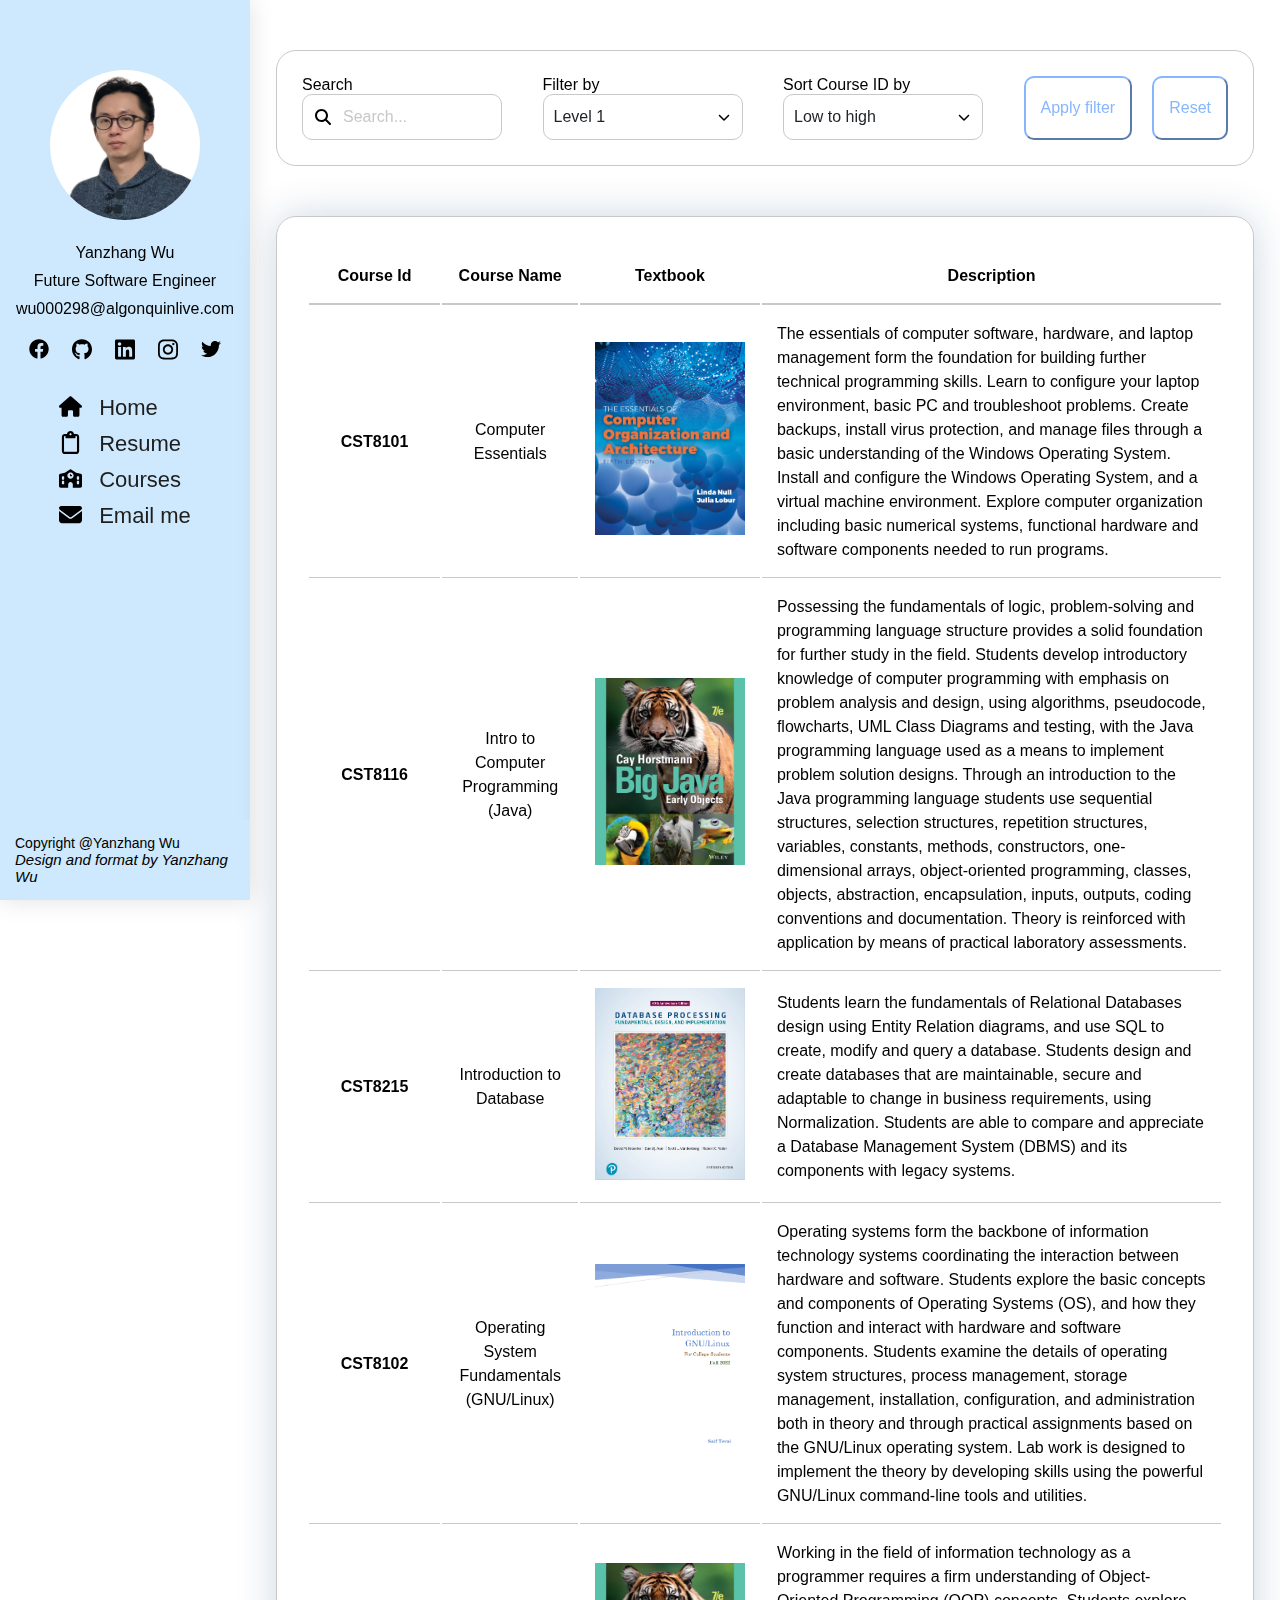
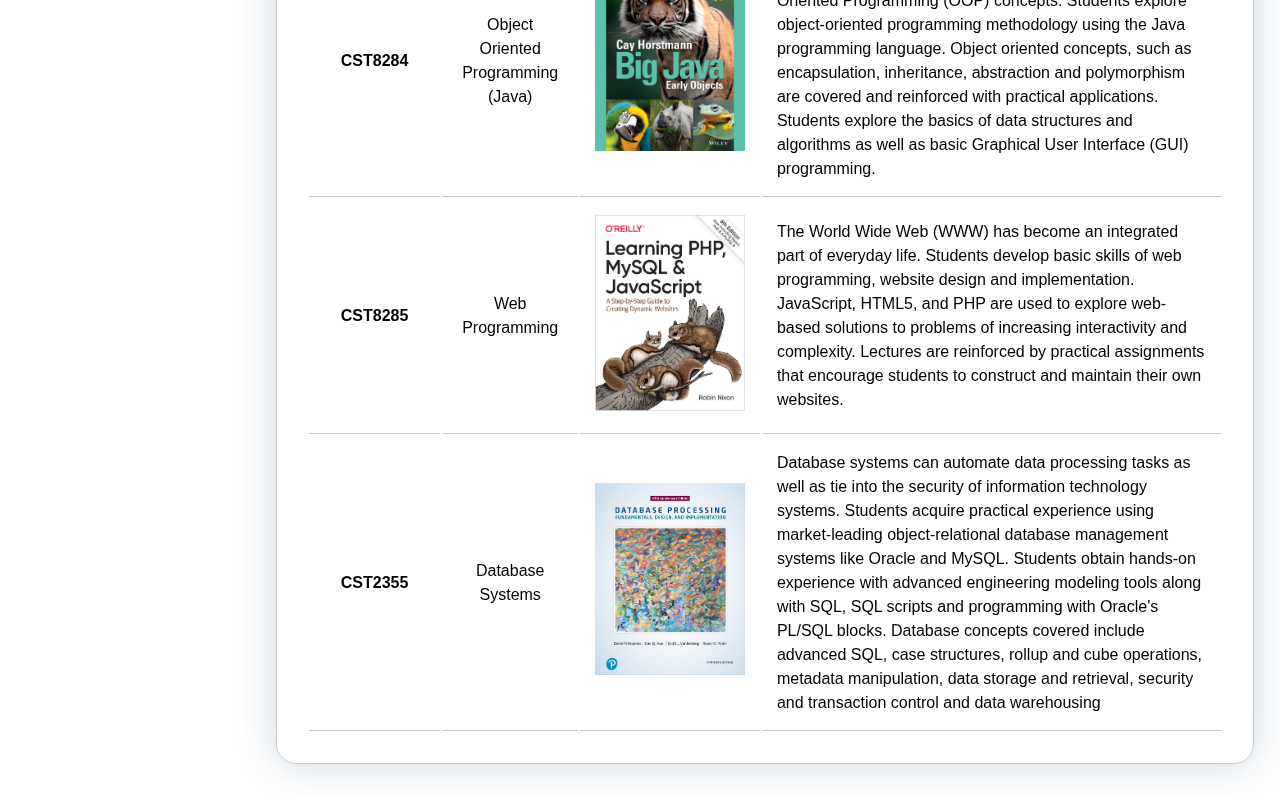
==== courses.html @ 9d11efdb "push" ====
<!DOCTYPE html>
<html lang="en">

<head>
    <meta charset="UTF-8">
    <meta http-equiv="X-UA-Compatible" content="IE=edge">
    <meta name="viewport" content="width=device-width, initial-scale=1.0">
    <title>Yanzhang Wu</title>
    <link rel="stylesheet" type="text/css" href="./styles/index.css">
    <link rel="stylesheet" type="text/css" href="./styles/courses.css">
</head>

<body>

    <!-- Hamburger menu -->
    <div class="hamburger_menu">
        <input type="checkbox" id="toggle">
        <label for="toggle">
            <span class="hamburger_container">
                <span></span>
                <span></span>
            </span>
        </label>
        <!-- Header -->
        <header class="header">
            <div class="prev-introduction">
                <img class="head-photo" src="./Images/headphoto.jpg" alt="Yanzhang head photo">

                <div class="contact">
                    <p class="">Yanzhang Wu</p>
                    <p class="">Future Software Engineer</p>
                    <p class="">wu000298@algonquinlive.com </p>
                </div>


                <div class="nav-container">
                    <ul class="social-media">
                        <li class="icon-link-item">
                            <a class="icon-link" href="https://www.facebook.com/profile.php?id=100087453994097">
                                <img src="./Images/icons/facebook.svg" alt="facebook icon">
                            </a>
                        </li>
                        <li class="icon-link-item">
                            <a class="icon-link" href="https://github.com/yzwu990/">
                                <img src="./Images/icons/github.svg" alt="github icon">
                            </a>
                        </li>
                        <li class="icon-link-item">
                            <a class="icon-link" href="https://www.linkedin.com/in/yanzhang-wu-731852236/">
                                <img src="./Images/icons/linkedin.svg" alt="linkedin icon">
                            </a>
                        </li>
                        <li class="icon-link-item">
                            <a class="icon-link" href="https://www.instagram.com/yzyzyzwu/">
                                <img src="./Images/icons/instagram.svg" alt="instagram icon">
                            </a>
                        </li>
                        <li class="icon-link-item">
                            <a class="icon-link" href="https://twitter.com/yzwu990">
                                <img src="./Images/icons/twitter.svg" alt="twitter icon">
                            </a>
                        </li>
                    </ul>
                </div>
            </div>

            <!-- Navigation Menu -->
            <nav id="navbar" class="navbar">
                <div class="">
                    <ul class="">
                        <li class="nav-item">
                            <a class="nav-link" href="index.html">Home</a>
                        </li>
                        <li class="nav-item">
                            <a class="nav-link" href="resume.html">Resume</a>
                        </li>
                        <li class="nav-item">
                            <a class="nav-link" href="courses.html">Courses</a>
                        </li>
                        <li class="nav-item">
                            <a class="nav-link" href="mailto:wu000298@algonquinlive.com" target="_blank">Email me</a>
                        </li>
                    </ul>
                </div>
            </nav>
        </header>

    </div>


    <!-- Page's main content -->
    <main id="main-courses" class="main">
        <div id="filters" class="filters-section">
            <div class="filters-main-container">

                <div>
                    <form class="filters-form">

                        <div class="filters-form-item search-bar-container">
                            <div><label for="search">Search</label></div>
                            <input type="search" id="search" name="search" placeholder="Search...">
                        </div>

                        <div class="filters-form-item filter-by-levels-container">
                            <div><label for="filter">Filter by</label></div>
                            <select id="filter" name="filter" class="general-select filter-select">
                                <option value="level1">Level 1</option>
                                <option value="level2">Level 2</option>
                                <option value="level3">Level 3</option>
                            </select>
                        </div>

                        <div class="filters-form-item sort-by-container">
                            <div><label for="sort">Sort Course ID by</label></div>
                            <select id="sort" name="sort" class="general-select sort-by-select">
                                <option value="low-to-high">Low to high</option>
                                <option value="high-to-low">High to low</option>
                            </select>
                        </div>

                        <div class="filters-form-item submit">
                            <button type="submit"> Apply filter </button>
                            <button type="reset"> Reset </button>
                        </div>




                    </form>

                </div>

            </div>
        </div>

        <div id="courses-tables" class="courses-tables-section">

            <div class="table-container">
                <table class="course-table">
                    <thead class="thead-row">
                        <tr>
                            <th scope="col" class="col-short">Course Id</th>
                            <th scope="col" class="col-short">Course Name</th>
                            <th scope="col" class="col-short">Textbook</th>
                            <th scope="col" class="col-long">Description</th>
                        </tr>
                    </thead>
                    <tbody>
                        <tr>
                            <th scope="row" class="col-short">CST8101</th>
                            <td class="col-short">Computer Essentials</td>
                            <td class="col-short"><img
                                    src="./Images/Testbook/TheEssentialofComputerOrganization&Architecture.png"
                                    alt="The Essential of Computer Organization& Architecture"></td>
                            <td class="col-long">The essentials of computer software, hardware, and laptop
                                management form the foundation for building further technical programming skills.
                                Learn to configure your laptop environment, basic PC and troubleshoot problems.
                                Create backups, install virus protection, and manage files through a basic
                                understanding of the Windows Operating System. Install and configure the Windows
                                Operating System, and a virtual machine environment. Explore computer organization
                                including basic numerical systems, functional hardware and software components
                                needed to run programs.</td>
                        </tr>
                        <tr>
                            <th scope="row" class="col-short">CST8116</th>
                            <td class="col-short">Intro to Computer Programming (Java)</td>
                            <td class="col-short"><img src="./Images/Testbook/BigJavaEarlyObjects.png"
                                    alt="Big Java Early Objects">
                            </td>
                            <td class="col-long">Possessing the fundamentals of logic, problem-solving and
                                programming language structure provides a solid foundation for further study in the
                                field. Students develop introductory knowledge of computer programming with emphasis
                                on problem analysis and design, using algorithms, pseudocode, flowcharts, UML Class
                                Diagrams and testing, with the Java programming language used as a means to
                                implement problem solution designs. Through an introduction to the Java programming
                                language students use sequential structures, selection structures, repetition
                                structures, variables, constants, methods, constructors, one-dimensional arrays,
                                object-oriented programming, classes, objects, abstraction, encapsulation, inputs,
                                outputs, coding conventions and documentation. Theory is reinforced with application
                                by means of practical laboratory assessments.</td>
                        </tr>
                        <tr>
                            <th scope="row" class="col-short">CST8215</th>
                            <td class="col-short">Introduction to Database</td>
                            <td class="col-short"><img src="./Images/Testbook/DatabaseProcessing.png"
                                    alt="Database Processing"></td>
                            <td class="col-long">Students learn the fundamentals of Relational Databases design
                                using Entity Relation diagrams, and use SQL to create, modify and query a database.
                                Students design and create databases that are maintainable, secure and adaptable to
                                change in business requirements, using Normalization. Students are able to compare
                                and appreciate a Database Management System (DBMS) and its components with legacy
                                systems.</td>
                        </tr>
                        <tr>
                            <th scope="row" class="col-short">CST8102</th>
                            <td class="col-short">Operating System Fundamentals (GNU/Linux)</td>
                            <td class="col-short"><img src="./Images/Testbook/IntroductiontoGNULinux.png"
                                    alt="Introduction to GNU Linux"></td>
                            <td class="col-long">Operating systems form the backbone of information technology
                                systems coordinating the interaction between hardware and software. Students explore
                                the basic concepts and components of Operating Systems (OS), and how they function
                                and interact with hardware and software components. Students examine the details of
                                operating system structures, process management, storage management, installation,
                                configuration, and administration both in theory and through practical assignments
                                based on the GNU/Linux operating system. Lab work is designed to implement the
                                theory by developing skills using the powerful GNU/Linux command-line tools and
                                utilities.</td>
                        </tr>

                        <tr>
                            <th scope="row" class="col-short">CST8284</th>
                            <td class="col-short">Object Oriented Programming (Java)</td>
                            <td class="col-short"><img src="./Images/Testbook/BigJavaEarlyObjects.png"
                                    alt="Big Java Early Objects"></td>
                            <td class="col-long">Working in the field of information technology as a programmer
                                requires a firm understanding of Object-Oriented Programming (OOP) concepts.
                                Students explore object-oriented programming methodology using the Java programming
                                language. Object oriented concepts, such as encapsulation, inheritance, abstraction
                                and polymorphism are covered and reinforced with practical applications. Students
                                explore the basics of data structures and algorithms as well as basic Graphical User
                                Interface (GUI) programming.</td>
                        </tr>

                        <tr>
                            <th scope="row" class="col-short">CST8285</th>
                            <td class="col-short">Web Programming</td>
                            <td class="col-short"><img src="./Images/Testbook/LearningPHP,MySQLandJavaScript.png"
                                    alt="Learning PHP, MySQL and JavaScript"></td>
                            <td class="col-long">The World Wide Web (WWW) has become an integrated part of everyday
                                life. Students develop basic skills of web programming, website design and
                                implementation. JavaScript, HTML5, and PHP are used to explore web-based solutions
                                to problems of increasing interactivity and complexity. Lectures are reinforced by
                                practical assignments that encourage students to construct and maintain their own
                                websites.</td>
                        </tr>

                        <tr>
                            <th scope="row" class="col-short">CST2355</th>
                            <td class="col-short">Database Systems</td>
                            <td class="col-short"><img src="./Images/Testbook/DatabaseProcessing.png"
                                    alt="Database Processing"></td>
                            <td class="col-long">Database systems can automate data processing tasks as well as tie
                                into the security of information technology systems. Students acquire practical
                                experience using market-leading object-relational database management systems like
                                Oracle and MySQL. Students obtain hands-on experience with advanced engineering
                                modeling tools along with SQL, SQL scripts and programming with Oracle's PL/SQL
                                blocks. Database concepts covered include advanced SQL, case structures, rollup and
                                cube operations, metadata manipulation, data storage and retrieval, security and
                                transaction control and data warehousing</td>
                        </tr>






                    </tbody>

                </table>
            </div>

        </div>
    </main>

    <!-- footer -->
    <footer>
        <div>
            <p>Copyright @Yanzhang Wu</p>
            <p class="design">Design and format by Yanzhang Wu</p>
        </div>
    </footer>

</body>

</html>
---- styles/index.css ----
/* Global Styles*/

* {
  margin: 0;
  padding: 0;
  box-sizing: border-box;
  font-family: Arial, Helvetica, sans-serif;
}

@keyframes fadeInAnimation {
  0% {
    /* opacity: 0; */
    transform: scale(0);
  }
  100% {
    /* opacity: 1; */
    transform: scale(1);
  }
}

/*--------------------------------------------------------------
# hamburger_menu
--------------------------------------------------------------*/

/* Hamburger menu will be shown on small and medium screens.
   It is hidden on large screens.
*/

/* [ON SMALL SCREENS] */
@media screen and (max-width: 600px) {
  .hamburger_menu #toggle {
    display: none;
  }

  .hamburger_menu {
    width: 100%;
    height: 40px;
    background-color: #cee9fd;
  }

  .hamburger_menu label {
    display: block;
    width: 48px;
    height: 48px;
  }
  .hamburger_menu label .hamburger_container {
    display: block;
    position: relative;
    top: 13px;
    left: 14px;
    width: 20px;
    height: 20px;
  }
  .hamburger_menu label .hamburger_container span {
    position: relative;
    top: 0;
    display: block;
    height: 2px;
    background-color: #fff;
    /* Add animation */
    transition: transform 0.2s ease-in-out, top 0.2s ease-in-out 0.2s;
  }

  .hamburger_menu label .hamburger_container span:nth-child(2) {
    top: 10px;
  }

  /* First line */
  /* Use + to find adjacent sibling label */
  .hamburger_menu
    #toggle:checked
    + label
    .hamburger_container
    span:nth-child(1) {
    top: 7px;
    transform: rotate(45deg);
    /* Add animation */
    transition: top 0.2s ease-in-out, transform 0.2s ease-in-out 0.2s;
  }

  /* Second line */
  .hamburger_menu
    #toggle:checked
    + label
    .hamburger_container
    span:nth-child(2) {
    top: 5px;
    transform: rotate(-45deg);
    transition: top 0.2s ease-in-out, transform 0.2s ease-in-out 0.2s;
  }
}

/* [ON MEDIUM SCREENS] */

@media screen and (min-width: 601px) and (max-width: 1023px) {
  .hamburger_menu #toggle {
    display: none;
  }

  .hamburger_menu {
    width: 100%;
    height: 40px;
    background-color: #cee9fd;
  }

  .hamburger_menu label {
    display: block;
    width: 48px;
    height: 48px;
  }

  .hamburger_menu label .hamburger_container {
    display: block;
    position: relative;
    top: 13px;
    left: 14px;
    width: 20px;
    height: 20px;
  }

  .hamburger_menu label .hamburger_container span {
    position: relative;
    top: 0;
    display: block;
    height: 2px;
    background-color: #fff;
    transition: transform 0.2s ease-in-out, top 0.2s ease-in-out 0.2s;
  }

  .hamburger_menu label .hamburger_container span:nth-child(2) {
    top: 10px;
  }

  .hamburger_menu
    #toggle:checked
    + label
    .hamburger_container
    span:nth-child(1) {
    top: 7px;
    transform: rotate(45deg);
    transition: top 0.2s ease-in-out, transform 0.2s ease-in-out 0.2s;
  }

  .hamburger_menu
    #toggle:checked
    + label
    .hamburger_container
    span:nth-child(2) {
    top: 5px;
    transform: rotate(-45deg);
    transition: top 0.2s ease-in-out, transform 0.2s ease-in-out 0.2s;
  }
}

/* [ON LARGE SCREENS] */
@media screen and (min-width: 1024px) {
  .hamburger_menu #toggle {
    display: none;
  }
}

/*--------------------------------------------------------------
# Header
--------------------------------------------------------------*/

/* Header is hidden by default on small and medium screens.
   It can be pulled out from hamburger menu.
   Header is fixed at the left on large screens.
*/

/* [ON SMALL SCREENS] */
@media screen and (max-width: 600px) {
  /* Fade in from top when click hamburger menu */
  #toggle:checked ~ .header {
    transform: scaleY(1);
    opacity: 1;
  }

  .header {
    /* Static styles */
    width: 200px;
    top: -8px;
    position: relative;
    background-color: #cee9fd;
    height: 65vh;
    display: flex;
    flex-direction: column;
    align-items: center;
    text-align: center;
    row-gap: 20px;
    box-shadow: 20px 20px 24px 0 rgb(0 0 0 / 12%);
    z-index: 1;
    border-radius: 0 0 20px 20px;

    /* Dynamic styles */
    transform: scaleY(0);
    transition: all 0.4s ease-in-out;
    transform-origin: 50% 0;
    background-color: #cee9fd;
    opacity: 1;
  }

  .prev-introduction {
    margin-top: 20px;
  }

  .head-photo {
    width: 100px;
    border-radius: 50%;
    margin: 10px;
  }

  .contact p {
    margin: 10px 5px;
    font-size: 13px;
  }

  .social-media {
    margin-top: 10px;
  }

  .nav-container ul {
    display: flex;
    justify-content: space-evenly;
    align-items: center;
  }

  .nav-container ul li {
    width: 15px;
  }

  li {
    list-style: none;
  }

  .navbar {
    font-size: 15px;
  }

  .navbar ul {
    text-align: left;
  }

  .navbar ul li {
    margin: 10px 20px;
    padding-left: 40px;
  }

  /* Icons for links */
  .navbar ul li:nth-child(1) {
    background-image: url(../Images/icons/house-solid.svg);
    background-repeat: no-repeat;
    background-position: 3%;
  }

  .navbar ul li:nth-child(2) {
    background-image: url(../Images/icons/clipboard-regular.svg);
    background-repeat: no-repeat;
    background-position: 6%;
  }

  .navbar ul li:nth-child(3) {
    background-image: url(../Images/icons/school-solid.svg);
    background-repeat: no-repeat;
  }

  .navbar ul li:nth-child(4) {
    background-image: url(../Images/icons/envelope-solid.svg);
    background-repeat: no-repeat;
    /* background-size: 23px 23px; */
    background-position: 3%;
  }

  .nav-link {
    text-decoration: none;
  }
}

/* [ON MEDIUM SCREENS] */
@media screen and (min-width: 601px) and (max-width: 1023px) {
  #toggle:checked ~ .header {
    transform: scaleY(1);
    opacity: 1;
  }

  .header {
    /* Static styles */
    width: 200px;
    top: -9px;
    position: relative;
    background-color: #cee9fd;
    height: 400px;
    display: flex;
    flex-direction: column;
    align-items: center;
    text-align: center;
    box-shadow: 20px 20px 24px 0 rgb(0 0 0 / 12%);
    z-index: 1;
    border-radius: 0 0 20px 20px;

    /* Dynamic styles */
    transform: scaleY(0);
    transition: all 0.4s ease-in-out;
    transform-origin: 50% 0;
    background-color: #cee9fd;
    opacity: 1;
  }

  .head-photo {
    width: 100px;
    border-radius: 50%;
    margin-top: 10px;
  }

  .contact p {
    margin: 10px 5px;
    font-size: 13px;
  }

  .social-media {
    margin-top: 20px;
    margin-bottom: 10px;
  }

  .nav-container ul {
    display: flex;
    justify-content: space-evenly;
    align-items: center;
  }

  .nav-container ul li {
    width: 15px;
  }

  li {
    list-style: none;
  }

  .navbar {
    font-size: 15px;
  }

  .navbar ul {
    text-align: left;
  }

  .navbar ul li {
    margin: 10px 20px;
    padding-left: 40px;
  }

  /* Icons for links */
  .navbar ul li:nth-child(1) {
    background-image: url(../Images/icons/house-solid.svg);
    background-repeat: no-repeat;
    background-position: 3%;
  }

  .navbar ul li:nth-child(2) {
    background-image: url(../Images/icons/clipboard-regular.svg);
    background-repeat: no-repeat;
    background-position: 6%;
  }

  .navbar ul li:nth-child(3) {
    background-image: url(../Images/icons/school-solid.svg);
    background-repeat: no-repeat;
  }

  .navbar ul li:nth-child(4) {
    background-image: url(../Images/icons/envelope-solid.svg);
    background-repeat: no-repeat;
    /* background-size: 23px 23px; */
    background-position: 3%;
  }

  .nav-link {
    text-decoration: none;
  }
}

/* [ON LARGE SCREENS] */
@media screen and (min-width: 1024px) {
  .header {
    width: 250px;
    left: 0;
    position: fixed;
    background-color: #cee9fd;
    height: 100%;
    display: flex;
    flex-direction: column;
    align-items: center;
    text-align: center;
    row-gap: 20px;
    box-shadow: 0 0 24px 0 rgb(0 0 0 / 12%);
  }

  .prev-introduction {
    margin-top: 50px;
  }

  .head-photo {
    width: 150px;
    border-radius: 50%;
    margin: 20px 20px 10px 20px;
  }

  .contact p {
    margin: 10px;
    font-size: 16px;
  }

  .social-media {
    margin-top: 20px;
  }

  .nav-container ul {
    display: flex;
    justify-content: space-evenly;
    align-items: center;
  }

  .nav-container ul li {
    width: 20px;
  }

  li {
    list-style: none;
  }

  .navbar {
    font-size: 22px;
  }

  .navbar ul {
    text-align: left;
  }

  .navbar ul li {
    margin: 10px 20px;
    padding-left: 40px;
  }

  /* Icons for links */
  .navbar ul li:nth-child(1) {
    background-image: url(../Images/icons/house-solid.svg);
    background-repeat: no-repeat;
    background-size: 23px 23px;
  }

  .navbar ul li:nth-child(2) {
    background-image: url(../Images/icons/clipboard-regular.svg);
    background-repeat: no-repeat;
    background-size: 23px 23px;
  }

  .navbar ul li:nth-child(3) {
    background-image: url(../Images/icons/school-solid.svg);
    background-repeat: no-repeat;
    background-size: 23px 23px;
  }

  .navbar ul li:nth-child(4) {
    background-image: url(../Images/icons/envelope-solid.svg);
    background-repeat: no-repeat;
    background-size: 23px 23px;
  }

  .nav-link {
    text-decoration: none;
  }
}

/*--------------------------------------------------------------
# Main
--------------------------------------------------------------*/
/* .uottawa and .algonquin have hover on large screens.
   They are directly visible on small and midium screens.
*/

/* [ON SMALL SCREENS] */
@media screen and (max-width: 600px) {
  .main {
    position: relative;
    height: 100vh;

    /** fadeIn main **/
    animation: fadeInAnimation ease 0.5s;
    animation-iteration-count: 1;
    animation-fill-mode: forwards;
  }

  #main-index {
    position: relative;
    background-image: url("../Images/background.jpeg");
    background-position: center;
    background-size: cover;
  }

  .intro1,
  .intro2,
  .uottawa,
  .algonquin {
    background-color: rgba(206, 233, 253, 0.8);
    font-size: 12px;
    color: rgb(30, 30, 30);
    line-height: 170%;
    padding: 5px;
    border-radius: 10px;
    text-align: justify;
    position: absolute;
  }
  .intro1 {
    top: 1%;
    width: 70%;
    margin-left: 4%;
    font-weight: bold;
  }

  .intro2 {
    top: 61%;
    width: 70%;
    margin-left: 4%;
    font-weight: bold;
  }

  .uottawa {
    top: 25%;
    width: 80%;
    margin-left: 15%;
    text-align: center;
  }

  .uottawa img {
    width: 100px;
  }

  .algonquin {
    top: 73%;
    width: 80%;
    text-align: center;
    margin-left: 15%;
  }

  .algonquin img {
    width: 100px;
  }
}

/* [ON MEDIUM SCREENS] */
@media screen and (min-width: 601px) and (max-width: 1023px) {
  .main {
    position: relative;
    height: 120vh;

    /** fadeIn main **/
    animation: fadeInAnimation ease 0.5s;
    animation-iteration-count: 1;
    animation-fill-mode: forwards;
  }

  #main-index {
    position: relative;
    background-image: url("../Images/background.jpeg");
    background-position: center;
    background-size: cover;
    display: flex;
    flex-direction: column;
    justify-content: space-around;
  }

  .intro1,
  .intro2,
  .uottawa,
  .algonquin {
    background-color: rgba(206, 233, 253, 0.8);
    font-size: 2vw;
    color: rgb(30, 30, 30);
    line-height: 150%;
    padding: 5px;
    border-radius: 10px;
    text-align: justify;
  }
  .intro1 {
    /* margin-left: 4%; */
    margin: 0 3px;
    font-weight: bold;
  }

  .intro2 {
    /* margin-left: 4%; */
    margin: 0 3px;
    font-weight: bold;
  }

  .uottawa {
    width: 99%;

    text-align: center;
    margin: 0 3px;
  }
  .uottawa img {
    width: 100px;
  }

  .algonquin {
    width: 99%;
    text-align: center;
    margin: 0 3px;
  }

  .algonquin img {
    width: 100px;
  }
}

/* [ON LARGE SCREENS] */
@media screen and (min-width: 1024px) {
  .main {
    position: relative;
    margin-left: 250px;
    height: 100vh;

    /** fadeIn main **/
    animation: fadeInAnimation ease 0.5s;
    animation-iteration-count: 1;
    animation-fill-mode: forwards;
  }

  #main-index {
    position: relative;
    background-image: url("../Images/background.jpeg");
    background-position: center;
    background-size: cover;
  }

  .intro1,
  .intro2,
  .uottawa,
  .algonquin {
    background-color: rgba(206, 233, 253, 0.8);
    font-size: 20px;
    color: rgb(30, 30, 30);
    line-height: 170%;
    padding: 15px;
    border-radius: 30px;
    text-align: justify;
    position: absolute;
  }

  .intro1 {
    right: 3%;
    top: 5%;
    width: 30vw;
    min-width: 150px;
    max-width: 800px;
    font-weight: bold;
  }

  .intro2 {
    right: 3%;
    bottom: 10%;
    width: 30vw;
    min-width: 150px;
    max-width: 800px;
    font-weight: bold;
  }

  .uottawa {
    left: 20px;
    top: 20px;
    width: 40vw;
    text-align: center;
    max-width: 1000px;
    min-width: 150px;
    visibility: hidden;

    /** animation **/
    opacity: 0;
    transition: opacity ease-in-out 0.5s;
  }

  .intro1:hover + .uottawa {
    visibility: visible;

    /** animation **/
    opacity: 1;
  }

  .algonquin {
    left: 20px;
    bottom: 60px;
    width: 40vw;
    text-align: center;
    max-width: 1000px;
    min-width: 150px;
    visibility: hidden;

    /** animation **/
    opacity: 0;
    transition: opacity ease-in-out 0.5s;
  }

  .intro2:hover + .algonquin {
    visibility: visible;

    /** animation **/
    opacity: 1;
  }

  a {
    color: rgb(30, 30, 30);
  }
}

/*--------------------------------------------------------------
# Footer
--------------------------------------------------------------*/

/* Footer is fixed at the bottom on small and medium screens.
   It is fixed at the left bottom on large screens
*/

/* [ON SMALL SCREENS]*/
@media screen and (max-width: 600px) {
  footer {
    padding: 5px;
    font-size: 10px;
    width: 100%;
    z-index: 1;
    background: #cee9fd;
    text-align: center;
  }

  .design {
    font-size: 10px;
    font-style: italic;
  }
}

/* [ON MEDIUM SCREENS] */
@media screen and (min-width: 600px) and (max-width: 1024px) {
  footer {
    padding: 5px;
    font-size: 1.5vw;
    width: 100%;
    z-index: 1;
    background: #cee9fd;
    text-align: center;
  }

  .design {
    font-size: 1.5vw;
    font-style: italic;
  }
}

/* [ON LARGE SCREENS] */
@media screen and (min-width: 1024px) {
  footer {
    padding: 15px;
    font-size: 14px;
    /* position:fixed on large screens*/
    position: fixed;
    left: 0;
    bottom: 0;
    width: 250px;
    z-index: 1;
    background: #cee9fd;
  }

  .design {
    font-size: 15px;
    font-style: italic;
  }
}
---- styles/courses.css ----
/** Courses Page**/

/*--------------------------------------------------------------
# Filter
--------------------------------------------------------------*/

/* Filter buttons have :hover on large screens.
   They have :active on small and medium screens.
 */

/* [ON SMALL SCREENS] */
@media screen and (max-width: 600px) {
  #main-courses {
    display: flex;
    flex-direction: column;
    /*main height should be unset, 
      otherwise the footer will stick at 100vh*/
    height: unset;
  }

  .filters-section {
    margin-left: auto;
    margin-right: auto;
    width: 95%;
    padding-top: 10px;
  }

  .courses-tables-section {
    margin-left: auto;
    margin-right: auto;
  }

  .filters-main-container {
    padding: 5px;
    border: 1px solid rgb(200, 200, 200);
    border-radius: 20px;
    /* min-height: 800px; */
  }

  .search-bar-container {
    border: none;
    padding: 0;
  }

  .search-bar-container input[type="search"] {
    width: 200px;
    border: 1px solid rgb(200, 200, 200);
    border-radius: 10px;
    padding: 10px 5px 10px 40px;
    font-size: 14px;
    line-height: 1.5;

    background-image: url("../Images/icons/magnifying-glass-solid.svg");
    background-repeat: no-repeat;
    background-position: left 0.75rem center;
    background-size: 16px 16px;
  }

  .search-bar-container input[type="search"]::placeholder {
    color: rgb(200, 200, 200);
  }

  .search-bar-container input[type="search"]:focus-visible {
    outline: #86b7fe auto 1px;
  }

  .filters-form {
    display: flex;
    flex-direction: column;
    justify-content: space-between;
  }

  .filters-form-item {
    margin: 10px 10px;
  }

  .submit {
    display: flex;
    justify-content: space-between;
    column-gap: 20px;
  }

  .general-select {
    padding: 10px 40px 10px 10px;
    width: 200px;
    border-radius: 10px;
    border: 1px solid rgb(200, 200, 200);
    font-size: 14px;
    font-weight: 400;
    line-height: 1.5;
    color: #212529;
    background-color: #fff;
    background-image: url("../Images/icons/chevron-down-solid.svg");
    background-repeat: no-repeat;
    background-position: right 0.75rem center;
    background-size: 12px 12px;
    appearance: none;
  }

  .general-select:focus-visible {
    outline: #86b7fe auto 1px;
  }

  .select-icon {
    position: absolute;
    width: 37px;
    padding: 10px;
  }

  .filters-form button {
    padding: 15px;
    color: #86b7fe;
    font-size: 16px;
    font-weight: 400;
    background-color: #fff;
    border-color: #86b7fe;
    border-width: 2px;
    border-radius: 10px;
    text-align: center;
    transition: color 0.15s ease-in-out, background-color 0.15s ease-in-out,
      border-color 0.15s ease-in-out, box-shadow 0.15s ease-in-out;
  }

  .filters-form button:active {
    padding: 15px;
    color: white;
    font-size: 16px;
    font-weight: 400;
    background-color: #86b7fe;
    text-align: center;
    transition: color 0.15s ease-in-out, background-color 0.15s ease-in-out,
      border-color 0.15s ease-in-out, box-shadow 0.15s ease-in-out;
  }
}

/* [ON MEDIUM SCREENS] */
@media screen and (min-width: 600px) and (max-width: 1024px) {
  #main-courses {
    display: flex;
    flex-direction: column;
    height: unset;
  }

  .filters-section {
    margin-left: auto;
    margin-right: auto;
    width: 95%;
    padding-top: 10px;
  }

  .courses-tables-section {
    margin-left: auto;
    margin-right: auto;
  }

  .filters-main-container {
    padding: 5px;
    border: 1px solid rgb(200, 200, 200);
    border-radius: 20px;
    /* min-height: 800px; */
  }

  .search-bar-container {
    border: none;
    padding: 0;
  }

  .search-bar-container input[type="search"] {
    width: 200px;
    border: 1px solid rgb(200, 200, 200);
    border-radius: 10px;
    padding: 10px 5px 10px 40px;
    font-size: 14px;
    line-height: 1.5;

    background-image: url("../Images/icons/magnifying-glass-solid.svg");
    background-repeat: no-repeat;
    background-position: left 0.75rem center;
    background-size: 16px 16px;
  }

  .search-bar-container input[type="search"]::placeholder {
    color: rgb(200, 200, 200);
  }

  .search-bar-container input[type="search"]:focus-visible {
    outline: #86b7fe auto 1px;
  }

  .filters-form {
    display: flex;
    flex-direction: row;
    flex-wrap: wrap;
    justify-content: space-around;
  }

  .filters-form-item {
    margin: 10px 10px;
  }

  .submit {
    display: flex;
    justify-content: space-between;
    column-gap: 20px;
  }

  .general-select {
    padding: 10px 40px 10px 10px;
    width: 200px;
    border-radius: 10px;
    border: 1px solid rgb(200, 200, 200);
    font-size: 14px;
    font-weight: 400;
    line-height: 1.5;
    color: #212529;
    background-color: #fff;
    background-image: url("../Images/icons/chevron-down-solid.svg");
    background-repeat: no-repeat;
    background-position: right 0.75rem center;
    background-size: 12px 12px;
    appearance: none;
  }

  .general-select:focus-visible {
    outline: #86b7fe auto 1px;
  }

  .select-icon {
    position: absolute;
    width: 37px;
    padding: 10px;
  }

  .filters-form button {
    padding: 15px;
    color: #86b7fe;
    font-size: 16px;
    font-weight: 400;
    background-color: #fff;
    border-color: #86b7fe;
    border-width: 2px;
    border-radius: 10px;
    text-align: center;
    transition: color 0.15s ease-in-out, background-color 0.15s ease-in-out,
      border-color 0.15s ease-in-out, box-shadow 0.15s ease-in-out;
  }

  .filters-form button:active {
    padding: 15px;
    color: white;
    font-size: 16px;
    font-weight: 400;
    background-color: #86b7fe;
    text-align: center;
    transition: color 0.15s ease-in-out, background-color 0.15s ease-in-out,
      border-color 0.15s ease-in-out, box-shadow 0.15s ease-in-out;
  }
}

/* [ON LARGE SCREENS] */
@media screen and (min-width: 1024px) {
  #main-courses {
    display: flex;
    flex-direction: column;
  }

  .filters-section {
    margin-left: auto;
    margin-right: auto;
    width: 95%;
    padding-top: 50px;
  }

  .courses-tables-section {
    margin-left: auto;
    margin-right: auto;
  }

  .filters-main-container {
    padding: 5px;
    border: 1px solid rgb(200, 200, 200);
    border-radius: 20px;
    /* min-height: 800px; */
  }

  .search-bar-container {
    border: none;
    padding: 0;
  }

  .search-bar-container input[type="search"] {
    width: 200px;
    border: 1px solid rgb(200, 200, 200);
    border-radius: 10px;
    padding: 10px 5px 10px 40px;
    font-size: 16px;
    line-height: 1.5;

    background-image: url("../Images/icons/magnifying-glass-solid.svg");
    background-repeat: no-repeat;
    background-position: left 0.75rem center;
    background-size: 16px 16px;
  }

  .search-bar-container input[type="search"]::placeholder {
    color: rgb(200, 200, 200);
  }

  .search-bar-container input[type="search"]:focus-visible {
    outline: #86b7fe auto 1px;
  }

  .filters-form {
    display: flex;
    justify-content: space-around;
    flex-wrap: wrap;
  }

  .filters-form-item {
    margin: 20px 10px;
  }

  .submit {
    display: flex;
    justify-content: space-between;
    column-gap: 20px;
  }

  .general-select {
    padding: 10px 40px 10px 10px;
    width: 200px;
    border-radius: 10px;
    border: 1px solid rgb(200, 200, 200);
    font-size: 16px;
    font-weight: 400;
    line-height: 1.5;
    color: #212529;
    background-color: #fff;
    background-image: url("../Images/icons/chevron-down-solid.svg");
    background-repeat: no-repeat;
    background-position: right 0.75rem center;
    background-size: 12px 12px;
    appearance: none;
  }

  .general-select:focus-visible {
    outline: #86b7fe auto 1px;
  }

  .select-icon {
    position: absolute;
    width: 37px;
    padding: 10px;
  }

  .filters-form button {
    padding: 15px;
    color: #86b7fe;
    font-size: 16px;
    font-weight: 400;
    background-color: #fff;
    border-color: #86b7fe;
    border-width: 2px;
    border-radius: 10px;
    text-align: center;
    transition: color 0.15s ease-in-out, background-color 0.15s ease-in-out,
      border-color 0.15s ease-in-out, box-shadow 0.15s ease-in-out;
  }

  .filters-form button:hover {
    padding: 15px;
    color: white;
    font-size: 16px;
    font-weight: 400;
    background-color: #86b7fe;
    text-align: center;
    transition: color 0.15s ease-in-out, background-color 0.15s ease-in-out,
      border-color 0.15s ease-in-out, box-shadow 0.15s ease-in-out;
    cursor: pointer;
  }
}

/*--------------------------------------------------------------
# Table
--------------------------------------------------------------*/

/* Table is too wide on small screens. overflow:scroll is adopted.*/

/* [ON SMALL SCREENS] */
@media screen and (max-width: 600px) {
  .courses-tables-section {
    width: 95%;
    padding-top: 10px;
    padding-bottom: 10px;
  }

  .table-container {
    font-size: 16px;
    font-weight: 400;
    line-height: 1.5;

    /* overflow is adopted here,
       so the table width is 100% */
    table-layout: fixed;
    word-wrap: break-word;
    overflow: scroll;
  }

  .course-table {
    padding: 15px;
    border: 1px solid rgb(200, 200, 200);
    border-radius: 20px;
  }

  .course-table .thead-row tr th {
    border-bottom: 2px solid rgb(200, 200, 200);
  }

  .course-table tbody tr th,
  .course-table tbody tr td {
    border-bottom: 1px solid rgb(200, 200, 200);
  }

  .course-table .col-short {
    width: 15%;
    text-align: center;
  }

  .course-table .col-long {
    width: 55%;
  }

  .course-table > :not(caption) > * > * {
    padding: 10px 10px;
    background-color: white;
    border-bottom-width: 1px;
  }

  .col-short img {
    width: 100px;
  }
}

/* [ON MEDIUM SCREENS] */
@media screen and (min-width: 600px) and (max-width: 1024px) {
  .courses-tables-section {
    width: 95%;
    padding-top: 10px;
    padding-bottom: 10px;
  }

  .table-container {
    font-size: 16px;
    font-weight: 400;
    line-height: 1.5;
    table-layout: fixed;
    word-wrap: break-word;
    overflow: scroll;
  }

  .course-table {
    padding: 30px;
    border: 1px solid rgb(200, 200, 200);
    border-radius: 20px;
  }

  .course-table .thead-row tr th {
    border-bottom: 2px solid rgb(200, 200, 200);
  }

  .course-table tbody tr th,
  .course-table tbody tr td {
    border-bottom: 1px solid rgb(200, 200, 200);
  }

  .course-table .col-short {
    width: 15%;
    text-align: center;
  }

  .course-table .col-long {
    width: 55%;
  }

  .course-table > :not(caption) > * > * {
    padding: 15px 15px;
    background-color: white;
    border-bottom-width: 1px;
  }

  .col-short img {
    width: 100px;
  }
}

/* [ON LARGE SCREENS] */
@media screen and (min-width: 1024px) {
  /*** table ***/

  .courses-tables-section {
    width: 95%;
    padding-top: 50px;
    padding-bottom: 30px;
  }

  .table-container {
    font-size: 16px;
    font-weight: 400;
    line-height: 1.5;
  }

  .course-table {
    padding: 30px;
    border: 1px solid rgb(200, 200, 200);
    border-radius: 20px;
    box-shadow: 0 0 40px rgb(2 59 109 / 20%);
  }

  .course-table .thead-row tr th {
    border-bottom: 2px solid rgb(200, 200, 200);
  }

  .course-table tbody tr th,
  .course-table tbody tr td {
    border-bottom: 1px solid rgb(200, 200, 200);
  }

  .course-table .col-short {
    width: 15%;
    text-align: center;
  }

  .course-table .col-long {
    width: 55%;
  }

  .course-table > :not(caption) > * > * {
    padding: 15px 15px;
    background-color: white;
    border-bottom-width: 1px;
  }

  .col-short img {
    width: 150px;
  }
}
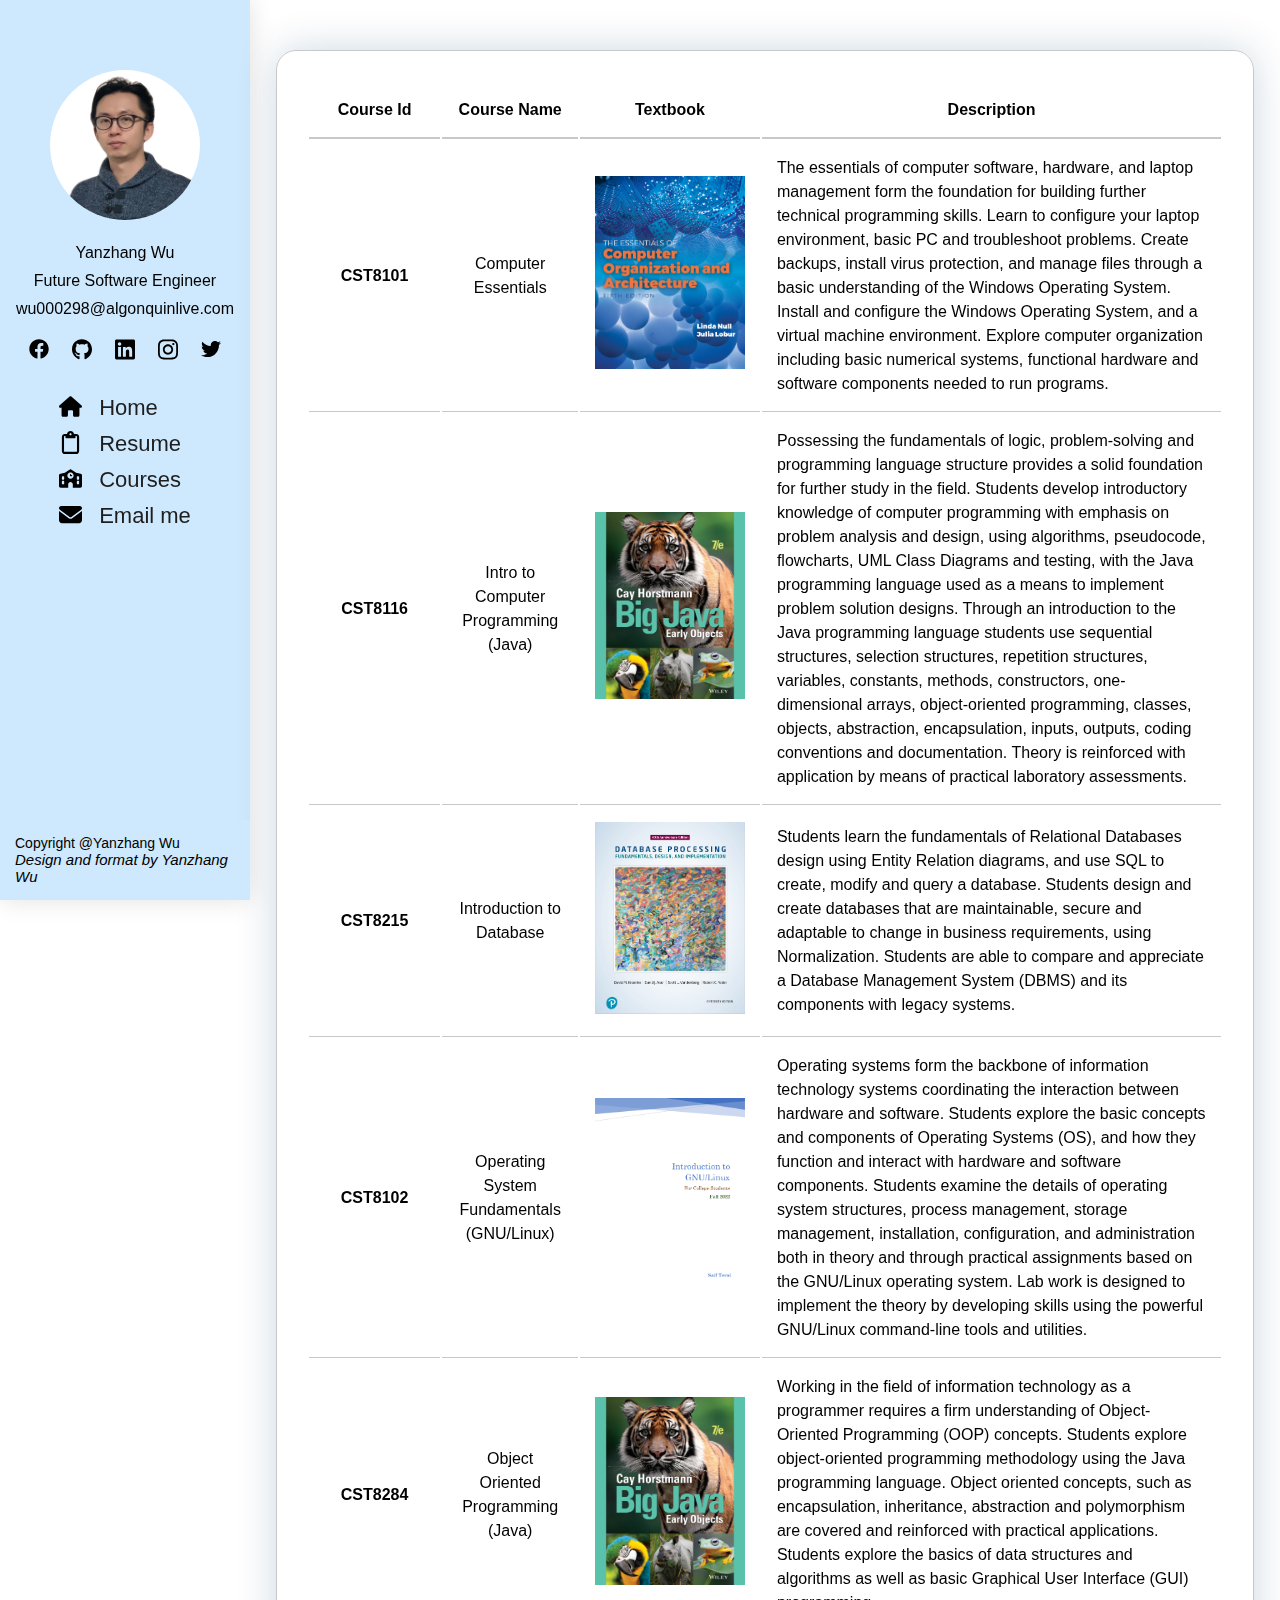
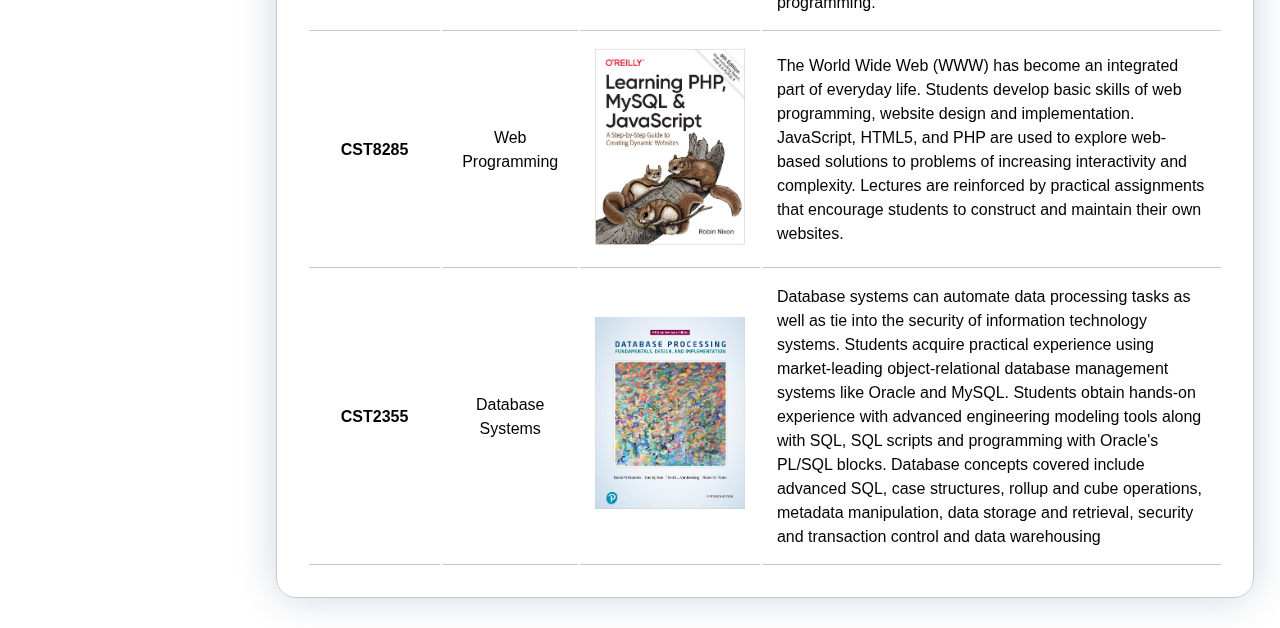
==== commit 3c424076: "add 2 projects" ====
--- a/courses.html
+++ b/courses.html
@@ -90,7 +90,7 @@
 
     <!-- Page's main content -->
     <main id="main-courses" class="main">
-        <div id="filters" class="filters-section">
+        <!-- <div id="filters" class="filters-section">
             <div class="filters-main-container">
 
                 <div>
@@ -131,7 +131,7 @@
                 </div>
 
             </div>
-        </div>
+        </div> -->
 
         <div id="courses-tables" class="courses-tables-section">
 
